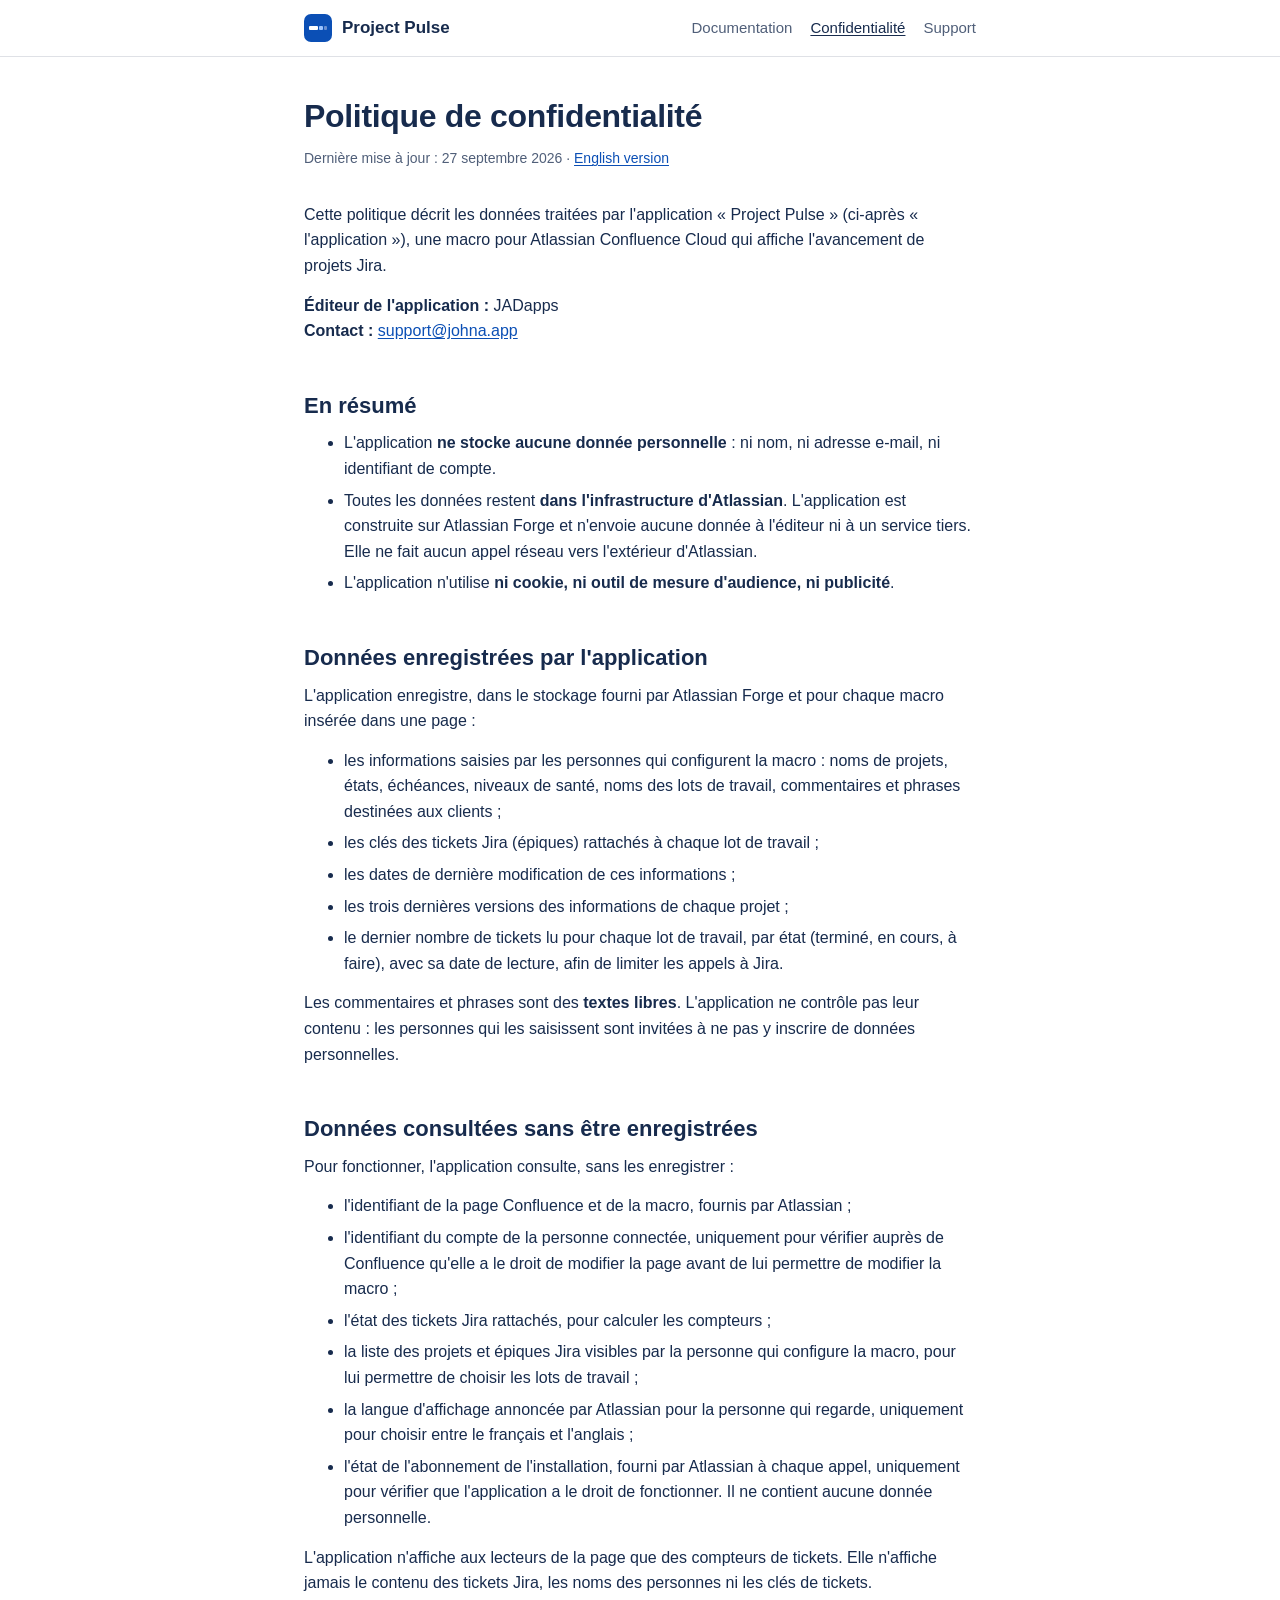
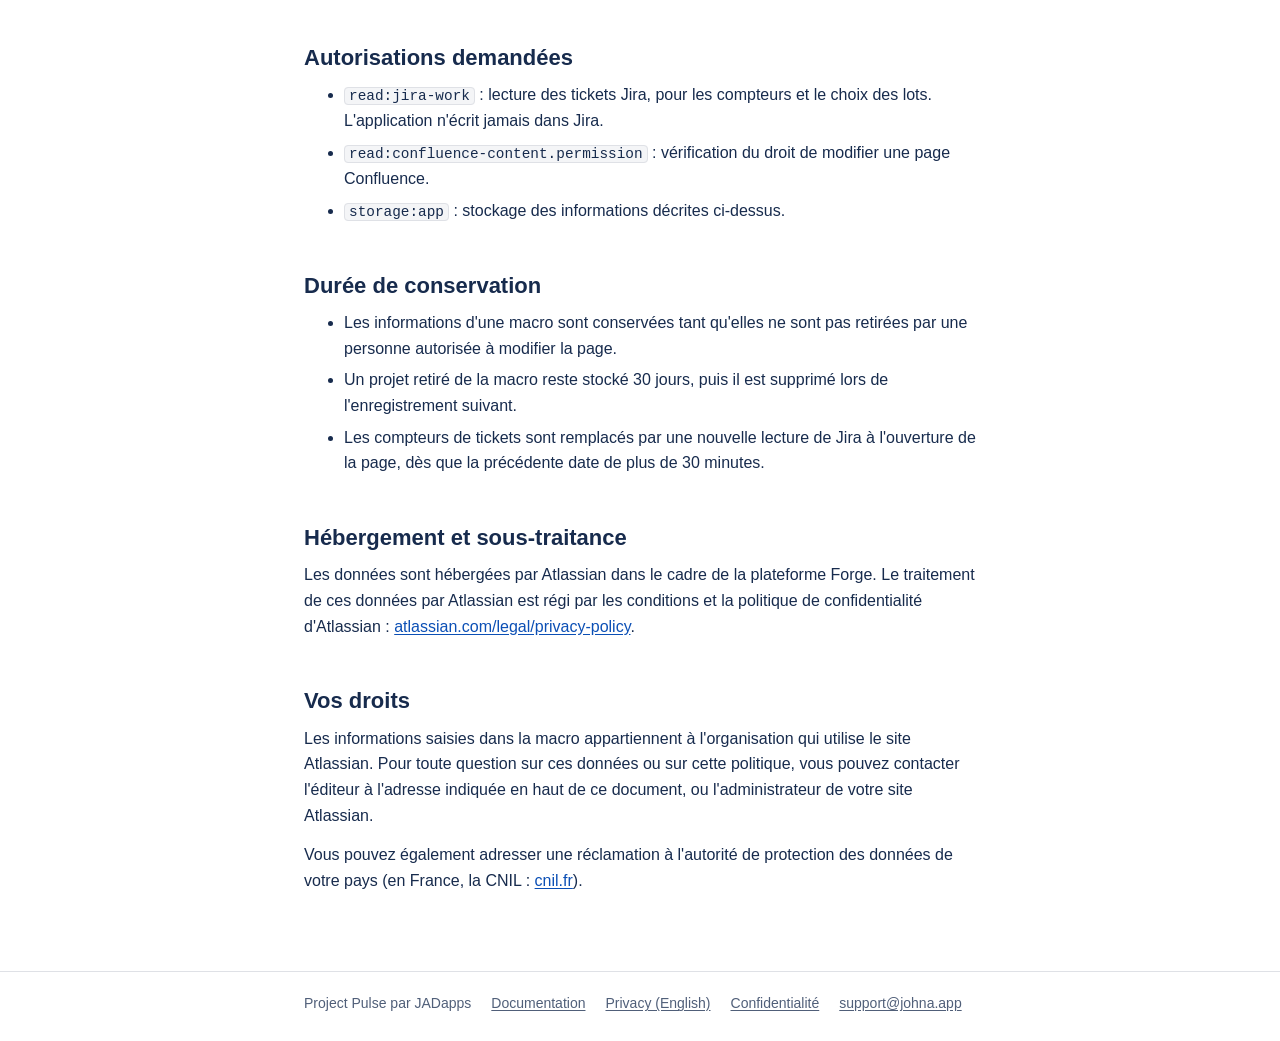
==== confidentialite.html @ 513316db "Pages publiques de Project Pulse Accueil, documentation utilisateur en anglais, politique de confide" ====
<!doctype html>
<html lang="fr">
<head>
<meta charset="utf-8">
<meta name="viewport" content="width=device-width, initial-scale=1">
<title>Confidentialité Project Pulse</title>
<meta name="description" content="Les données traitées par Project Pulse : aucune donnée personnelle stockée, rien ne sort de chez Atlassian.">
<link rel="stylesheet" href="style.css">
<link rel="alternate" hreflang="en" href="privacy.html">
</head>
<body>

<header class="site">
  <div class="inner">
    <a class="brand" href="./">
      <svg width="28" height="28" viewBox="0 0 28 28" aria-hidden="true"><rect width="28" height="28" rx="7" fill="#0b4fb5"/><rect x="5" y="12" width="9" height="4" rx="1" fill="#fff"/><rect x="15" y="12" width="4" height="4" rx="1" fill="#9cc4ff"/><rect x="20" y="12" width="3" height="4" rx="1" fill="#6b8fcf"/></svg>
      Project Pulse
    </a>
    <nav class="site" aria-label="Menu principal">
      <a href="docs.html" hreflang="en">Documentation</a>
      <a href="confidentialite.html" aria-current="page">Confidentialité</a>
      <a href="mailto:support@johna.app">Support</a>
    </nav>
  </div>
</header>

<main>
  <h1>Politique de confidentialité</h1>
  <p class="meta">Dernière mise à jour : 27 septembre 2026 · <a href="privacy.html" hreflang="en" lang="en">English version</a></p>

  <p>Cette politique décrit les données traitées par l'application « Project Pulse » (ci-après « l'application »), une macro pour Atlassian Confluence Cloud qui affiche l'avancement de projets Jira.</p>
  <p><strong>Éditeur de l'application :</strong> JADapps<br><strong>Contact :</strong> <a href="mailto:support@johna.app">support@johna.app</a></p>

  <h2>En résumé</h2>
  <ul>
    <li>L'application <strong>ne stocke aucune donnée personnelle</strong> : ni nom, ni adresse e-mail, ni identifiant de compte.</li>
    <li>Toutes les données restent <strong>dans l'infrastructure d'Atlassian</strong>. L'application est construite sur Atlassian Forge et n'envoie aucune donnée à l'éditeur ni à un service tiers. Elle ne fait aucun appel réseau vers l'extérieur d'Atlassian.</li>
    <li>L'application n'utilise <strong>ni cookie, ni outil de mesure d'audience, ni publicité</strong>.</li>
  </ul>

  <h2>Données enregistrées par l'application</h2>
  <p>L'application enregistre, dans le stockage fourni par Atlassian Forge et pour chaque macro insérée dans une page :</p>
  <ul>
    <li>les informations saisies par les personnes qui configurent la macro : noms de projets, états, échéances, niveaux de santé, noms des lots de travail, commentaires et phrases destinées aux clients ;</li>
    <li>les clés des tickets Jira (épiques) rattachés à chaque lot de travail ;</li>
    <li>les dates de dernière modification de ces informations ;</li>
    <li>les trois dernières versions des informations de chaque projet ;</li>
    <li>le dernier nombre de tickets lu pour chaque lot de travail, par état (terminé, en cours, à faire), avec sa date de lecture, afin de limiter les appels à Jira.</li>
  </ul>
  <p>Les commentaires et phrases sont des <strong>textes libres</strong>. L'application ne contrôle pas leur contenu : les personnes qui les saisissent sont invitées à ne pas y inscrire de données personnelles.</p>

  <h2>Données consultées sans être enregistrées</h2>
  <p>Pour fonctionner, l'application consulte, sans les enregistrer :</p>
  <ul>
    <li>l'identifiant de la page Confluence et de la macro, fournis par Atlassian ;</li>
    <li>l'identifiant du compte de la personne connectée, uniquement pour vérifier auprès de Confluence qu'elle a le droit de modifier la page avant de lui permettre de modifier la macro ;</li>
    <li>l'état des tickets Jira rattachés, pour calculer les compteurs ;</li>
    <li>la liste des projets et épiques Jira visibles par la personne qui configure la macro, pour lui permettre de choisir les lots de travail ;</li>
    <li>la langue d'affichage annoncée par Atlassian pour la personne qui regarde, uniquement pour choisir entre le français et l'anglais ;</li>
    <li>l'état de l'abonnement de l'installation, fourni par Atlassian à chaque appel, uniquement pour vérifier que l'application a le droit de fonctionner. Il ne contient aucune donnée personnelle.</li>
  </ul>
  <p>L'application n'affiche aux lecteurs de la page que des compteurs de tickets. Elle n'affiche jamais le contenu des tickets Jira, les noms des personnes ni les clés de tickets.</p>

  <h2>Autorisations demandées</h2>
  <ul>
    <li><code>read:jira-work</code> : lecture des tickets Jira, pour les compteurs et le choix des lots. L'application n'écrit jamais dans Jira.</li>
    <li><code>read:confluence-content.permission</code> : vérification du droit de modifier une page Confluence.</li>
    <li><code>storage:app</code> : stockage des informations décrites ci-dessus.</li>
  </ul>

  <h2>Durée de conservation</h2>
  <ul>
    <li>Les informations d'une macro sont conservées tant qu'elles ne sont pas retirées par une personne autorisée à modifier la page.</li>
    <li>Un projet retiré de la macro reste stocké 30 jours, puis il est supprimé lors de l'enregistrement suivant.</li>
    <li>Les compteurs de tickets sont remplacés par une nouvelle lecture de Jira à l'ouverture de la page, dès que la précédente date de plus de 30 minutes.</li>
  </ul>

  <h2>Hébergement et sous-traitance</h2>
  <p>Les données sont hébergées par Atlassian dans le cadre de la plateforme Forge. Le traitement de ces données par Atlassian est régi par les conditions et la politique de confidentialité d'Atlassian : <a href="https://www.atlassian.com/legal/privacy-policy">atlassian.com/legal/privacy-policy</a>.</p>

  <h2>Vos droits</h2>
  <p>Les informations saisies dans la macro appartiennent à l'organisation qui utilise le site Atlassian. Pour toute question sur ces données ou sur cette politique, vous pouvez contacter l'éditeur à l'adresse indiquée en haut de ce document, ou l'administrateur de votre site Atlassian.</p>
  <p>Vous pouvez également adresser une réclamation à l'autorité de protection des données de votre pays (en France, la CNIL : <a href="https://www.cnil.fr">cnil.fr</a>).</p>
</main>

<footer class="site">
  <div class="inner">
    <span>Project Pulse par JADapps</span>
    <a href="docs.html" hreflang="en">Documentation</a>
    <a href="privacy.html" hreflang="en" lang="en">Privacy (English)</a>
    <a href="confidentialite.html">Confidentialité</a>
    <a href="mailto:support@johna.app">support@johna.app</a>
  </div>
</footer>

</body>
</html>
---- style.css ----
/*
 * Project Pulse — public pages (documentation, privacy policy).
 * No web font, no external resource: same rule as the app itself.
 */

:root {
  color-scheme: light dark;
  --bg: #ffffff;
  --bg-soft: #f4f5f7;
  --text: #172b4d;
  --text-soft: #505f79;
  --rule: #dfe1e6;
  --accent: #0b4fb5;
  --accent-soft: #e9f2ff;
  --done: #0b4fb5;
  --progress: #4c8ef7;
  --todo: #a9b0bc;
  --measure: 44rem;
}

@media (prefers-color-scheme: dark) {
  :root {
    --bg: #1d2125;
    --bg-soft: #22272b;
    --text: #dee4ea;
    --text-soft: #9fadbc;
    --rule: #384048;
    --accent: #9cc4ff;
    --accent-soft: #1c2b41;
    --done: #9cc4ff;
    --progress: #4c8ef7;
    --todo: #56606d;
  }
}

* { box-sizing: border-box; }

body {
  margin: 0;
  background: var(--bg);
  color: var(--text);
  font: 16px/1.6 -apple-system, BlinkMacSystemFont, "Segoe UI", Roboto, "Helvetica Neue", Arial, sans-serif;
  -webkit-text-size-adjust: 100%;
}

a { color: var(--accent); text-underline-offset: 2px; }

header.site {
  border-bottom: 1px solid var(--rule);
}

header.site .inner,
main,
footer.site .inner {
  max-width: var(--measure);
  margin: 0 auto;
  padding: 0 16px;
}

header.site .inner {
  display: flex;
  flex-wrap: wrap;
  align-items: center;
  justify-content: space-between;
  gap: 8px 24px;
  padding-top: 14px;
  padding-bottom: 14px;
}

.brand {
  display: flex;
  align-items: center;
  gap: 10px;
  font-weight: 650;
  font-size: 17px;
  color: var(--text);
  text-decoration: none;
}

.brand svg { flex: none; }

nav.site { display: flex; flex-wrap: wrap; gap: 4px 18px; font-size: 15px; }
nav.site a { color: var(--text-soft); text-decoration: none; }
nav.site a:hover, nav.site a[aria-current="page"] { color: var(--text); text-decoration: underline; }

main { padding-top: 40px; padding-bottom: 64px; }

h1 { font-size: 32px; line-height: 1.2; margin: 0 0 12px; letter-spacing: -0.01em; }
h2 { font-size: 22px; line-height: 1.3; margin: 48px 0 10px; }
h3 { font-size: 17px; margin: 28px 0 6px; }

.lede { font-size: 19px; color: var(--text-soft); margin: 0 0 28px; }
.meta { color: var(--text-soft); font-size: 14px; margin: 0 0 32px; }

p, ul, ol { margin: 0 0 14px; }
li { margin: 0 0 6px; }

.ui {
  font-weight: 600;
  white-space: nowrap;
}

kbd, code {
  font-family: ui-monospace, "Cascadia Mono", Consolas, monospace;
  font-size: 0.9em;
  background: var(--bg-soft);
  border: 1px solid var(--rule);
  border-radius: 4px;
  padding: 0 4px;
}

.note {
  background: var(--accent-soft);
  border-left: 3px solid var(--accent);
  border-radius: 0 6px 6px 0;
  padding: 12px 16px;
  margin: 18px 0;
}
.note p:last-child { margin-bottom: 0; }

.cards {
  display: grid;
  grid-template-columns: repeat(auto-fit, minmax(12rem, 1fr));
  gap: 12px;
  margin: 28px 0;
}
.card {
  display: block;
  border: 1px solid var(--rule);
  border-radius: 10px;
  padding: 16px;
  color: var(--text);
  text-decoration: none;
}
.card:hover { border-color: var(--accent); }
.card strong { display: block; margin-bottom: 4px; color: var(--accent); }
.card span { color: var(--text-soft); font-size: 15px; }

/* The same three segments as the app's bar, for the legend explanation. */
.bar { display: flex; height: 10px; border-radius: 5px; overflow: hidden; margin: 8px 0 18px; max-width: 22rem; }
.bar i { display: block; }
.bar .d { background: var(--done); flex: 5; }
.bar .p { background: var(--progress); flex: 2; }
.bar .t { background: var(--todo); flex: 3; }

table { border-collapse: collapse; width: 100%; margin: 12px 0 20px; font-size: 15px; }
th, td { text-align: left; vertical-align: top; padding: 8px 10px 8px 0; border-bottom: 1px solid var(--rule); }
th { font-weight: 600; }
.table-wrap { overflow-x: auto; }

.toc { background: var(--bg-soft); border-radius: 10px; padding: 14px 20px; margin: 0 0 8px; }
.toc ol { margin: 0; padding-left: 20px; }

footer.site { border-top: 1px solid var(--rule); color: var(--text-soft); font-size: 14px; }
footer.site .inner { padding-top: 20px; padding-bottom: 28px; display: flex; flex-wrap: wrap; gap: 6px 20px; }
footer.site a { color: var(--text-soft); }
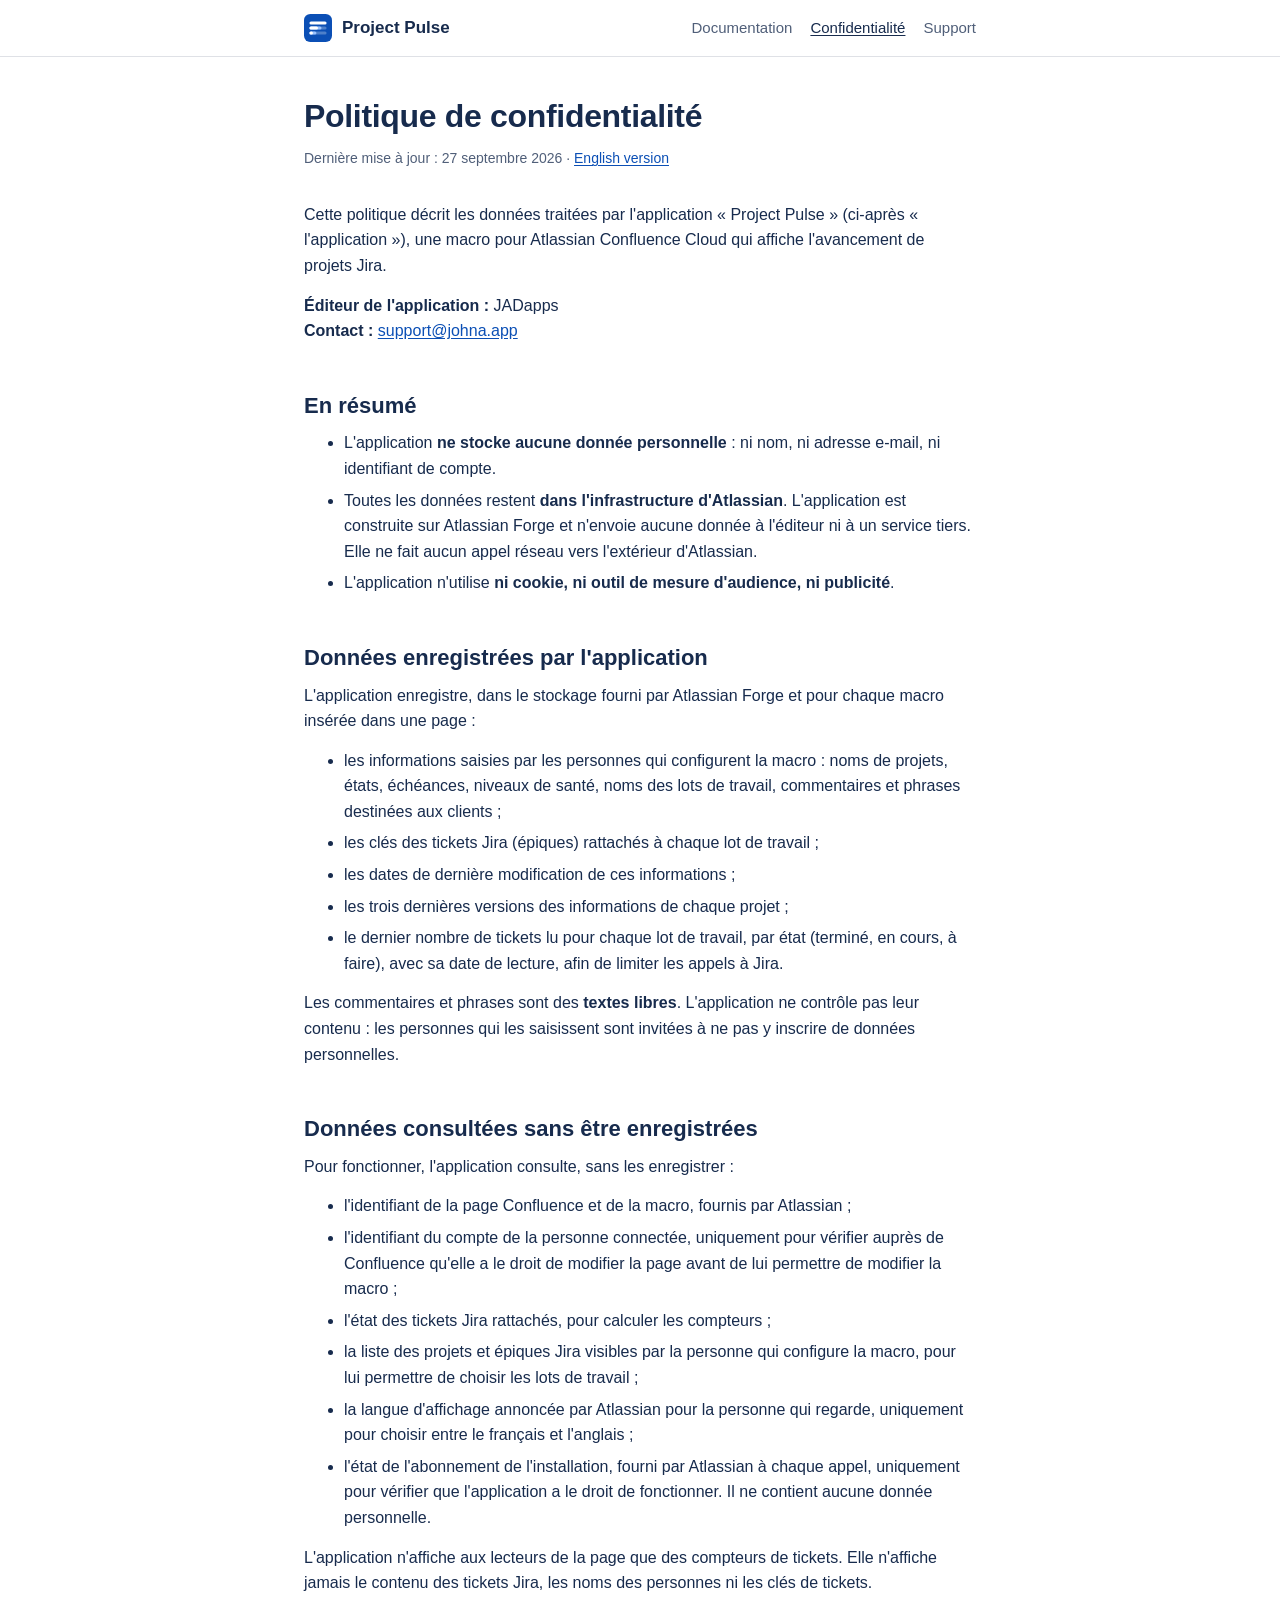
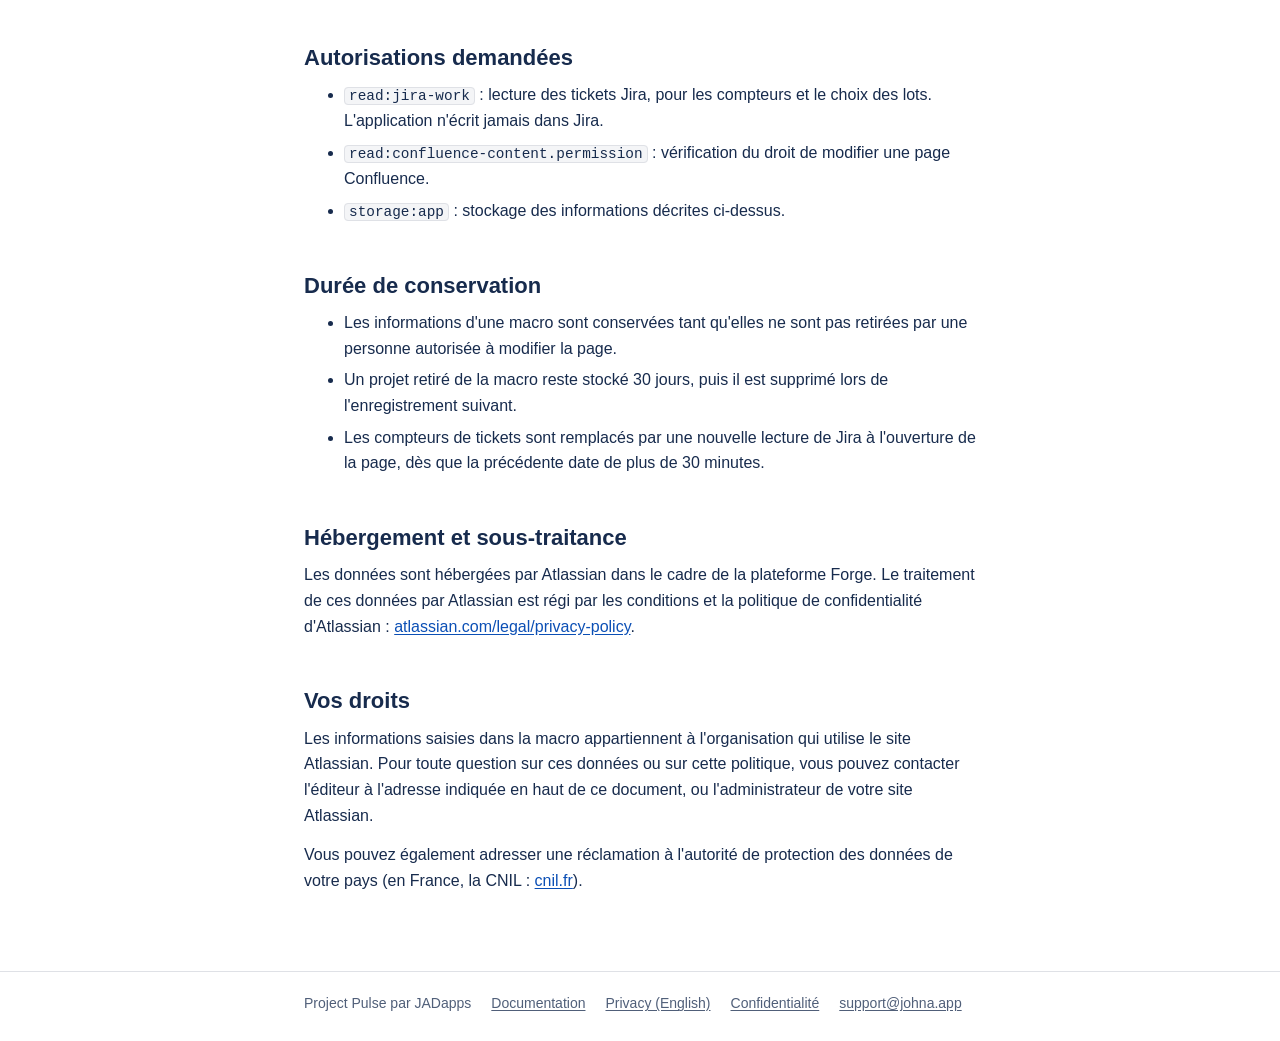
==== commit 60e57eea: "Logo de Project Pulse dans l'en-tête et en icône d'onglet Co-Authored-By: Claude Opus 5.5 <noreply@a" ====
--- a/confidentialite.html
+++ b/confidentialite.html
@@ -6,6 +6,7 @@
 <title>Confidentialité Project Pulse</title>
 <meta name="description" content="Les données traitées par Project Pulse : aucune donnée personnelle stockée, rien ne sort de chez Atlassian.">
 <link rel="stylesheet" href="style.css">
+<link rel="icon" href="favicon.png">
 <link rel="alternate" hreflang="en" href="privacy.html">
 </head>
 <body>
@@ -13,7 +14,7 @@
 <header class="site">
   <div class="inner">
     <a class="brand" href="./">
-      <svg width="28" height="28" viewBox="0 0 28 28" aria-hidden="true"><rect width="28" height="28" rx="7" fill="#0b4fb5"/><rect x="5" y="12" width="9" height="4" rx="1" fill="#fff"/><rect x="15" y="12" width="4" height="4" rx="1" fill="#9cc4ff"/><rect x="20" y="12" width="3" height="4" rx="1" fill="#6b8fcf"/></svg>
+      <svg width="28" height="28" viewBox="0 0 144 144" aria-hidden="true"><rect width="144" height="144" rx="32" fill="#0b4fb5"/><rect x="28" y="38" width="88" height="16" rx="8" fill="#fff"/><rect x="28" y="64" width="88" height="16" rx="8" fill="#fff" fill-opacity=".28"/><rect x="28" y="64" width="62" height="16" rx="8" fill="#9cc4ff"/><rect x="28" y="64" width="44" height="16" rx="8" fill="#fff"/><rect x="28" y="90" width="88" height="16" rx="8" fill="#fff" fill-opacity=".28"/><rect x="28" y="90" width="36" height="16" rx="8" fill="#9cc4ff"/><rect x="28" y="90" width="18" height="16" rx="8" fill="#fff"/></svg>
       Project Pulse
     </a>
     <nav class="site" aria-label="Menu principal">
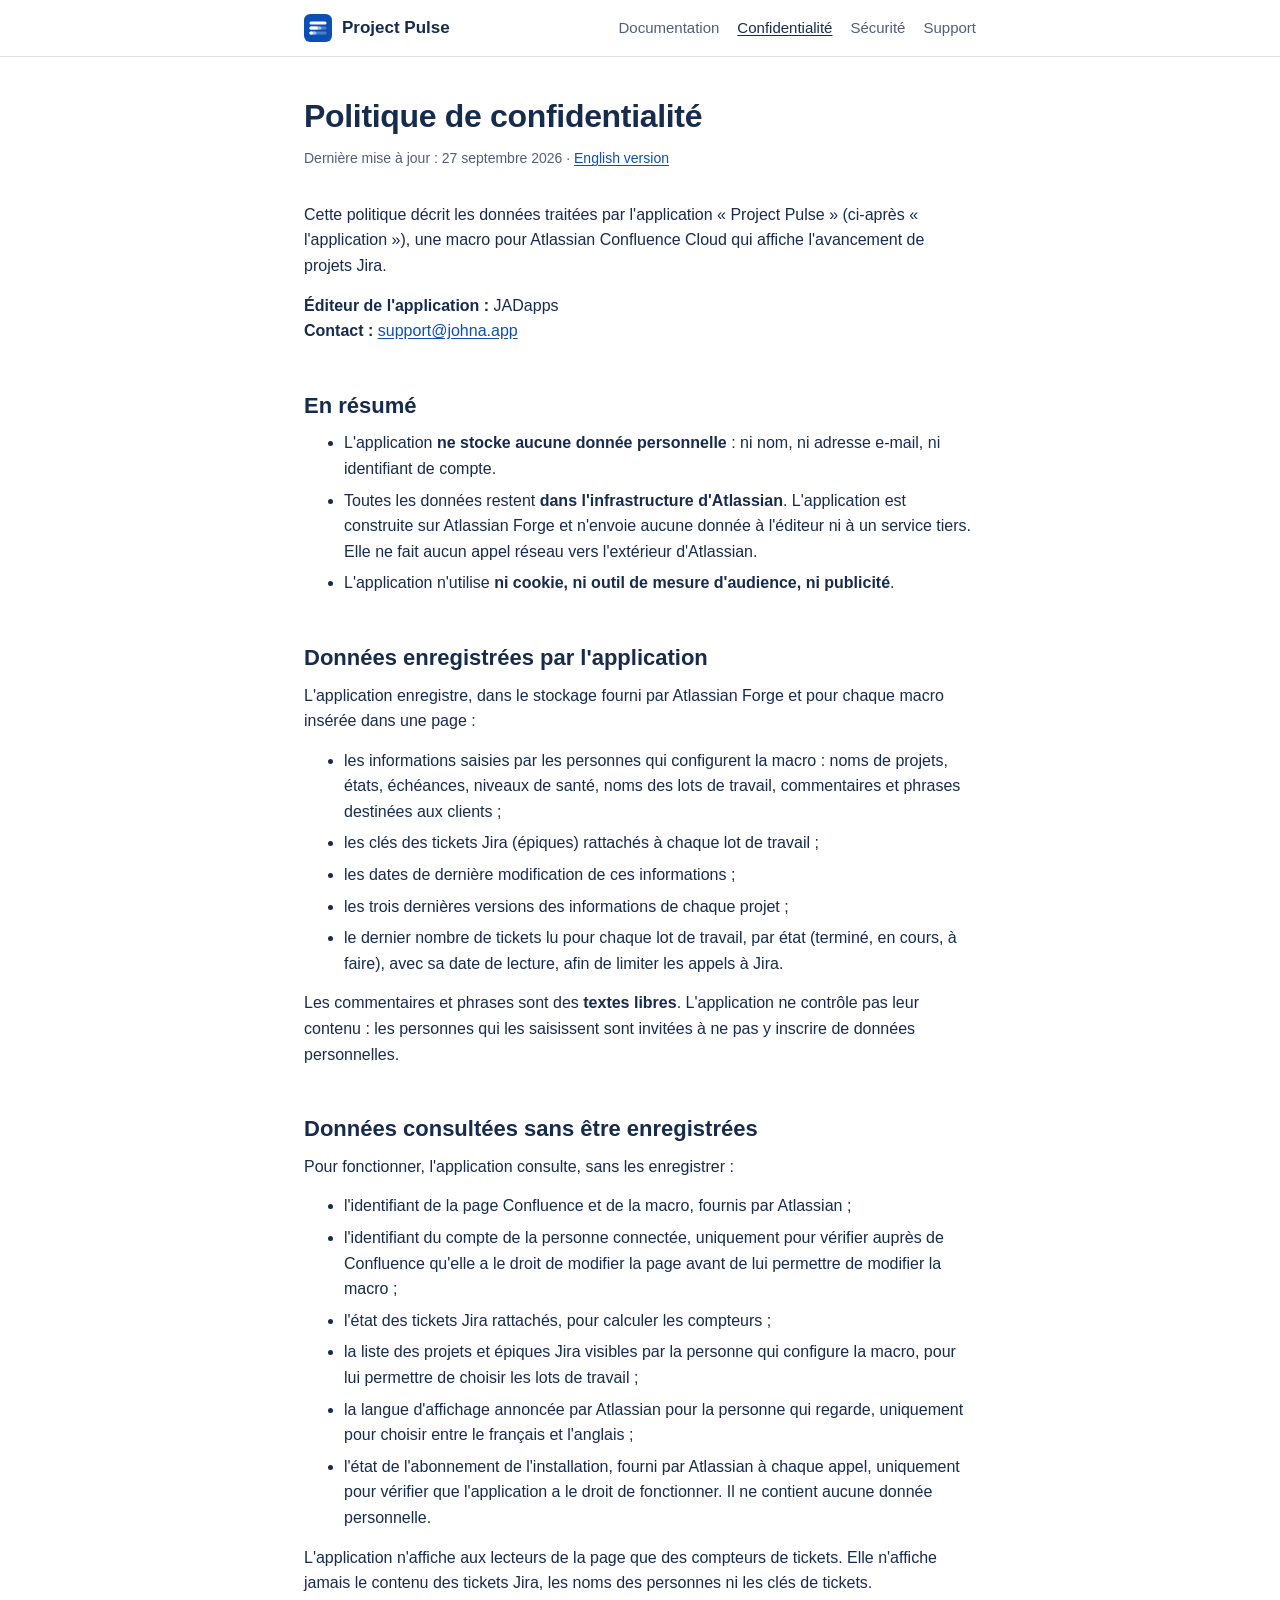
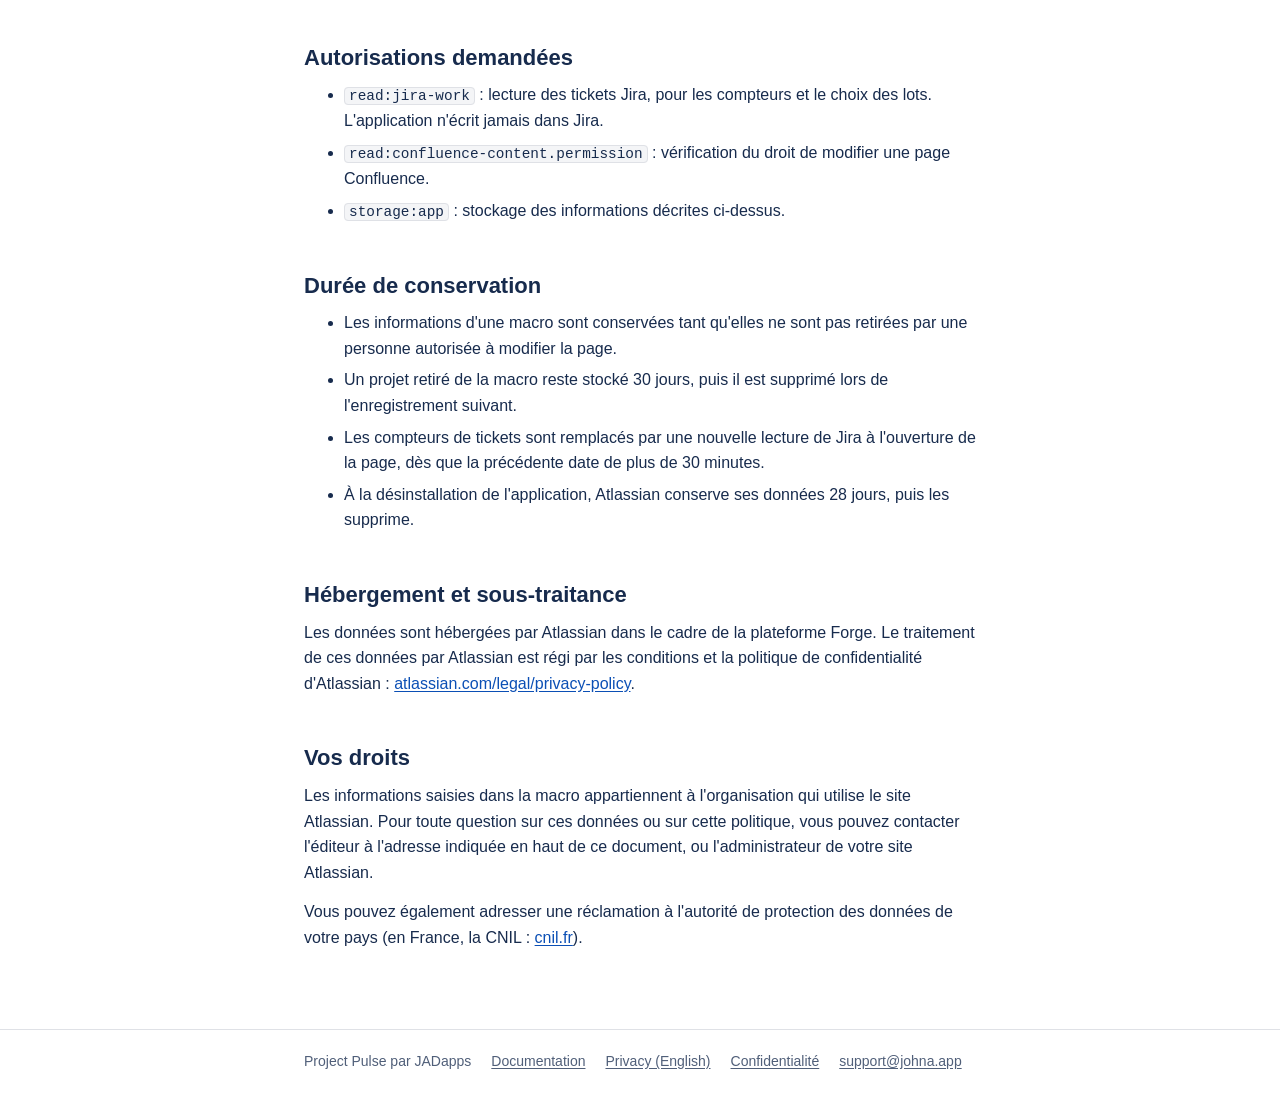
==== commit 4dd403f7: "Page sécurité, conservation après désinstallation Page security.html pour l'onglet Privacy and Secur" ====
--- a/confidentialite.html
+++ b/confidentialite.html
@@ -20,6 +20,7 @@
     <nav class="site" aria-label="Menu principal">
       <a href="docs.html" hreflang="en">Documentation</a>
       <a href="confidentialite.html" aria-current="page">Confidentialité</a>
+      <a href="security.html" hreflang="en">Sécurité</a>
       <a href="mailto:support@johna.app">Support</a>
     </nav>
   </div>
@@ -62,7 +63,7 @@
   </ul>
   <p>L'application n'affiche aux lecteurs de la page que des compteurs de tickets. Elle n'affiche jamais le contenu des tickets Jira, les noms des personnes ni les clés de tickets.</p>
 
-  <h2>Autorisations demandées</h2>
+  <h2 id="autorisations">Autorisations demandées</h2>
   <ul>
     <li><code>read:jira-work</code> : lecture des tickets Jira, pour les compteurs et le choix des lots. L'application n'écrit jamais dans Jira.</li>
     <li><code>read:confluence-content.permission</code> : vérification du droit de modifier une page Confluence.</li>
@@ -74,6 +75,7 @@
     <li>Les informations d'une macro sont conservées tant qu'elles ne sont pas retirées par une personne autorisée à modifier la page.</li>
     <li>Un projet retiré de la macro reste stocké 30 jours, puis il est supprimé lors de l'enregistrement suivant.</li>
     <li>Les compteurs de tickets sont remplacés par une nouvelle lecture de Jira à l'ouverture de la page, dès que la précédente date de plus de 30 minutes.</li>
+    <li>À la désinstallation de l'application, Atlassian conserve ses données 28 jours, puis les supprime.</li>
   </ul>
 
   <h2>Hébergement et sous-traitance</h2>
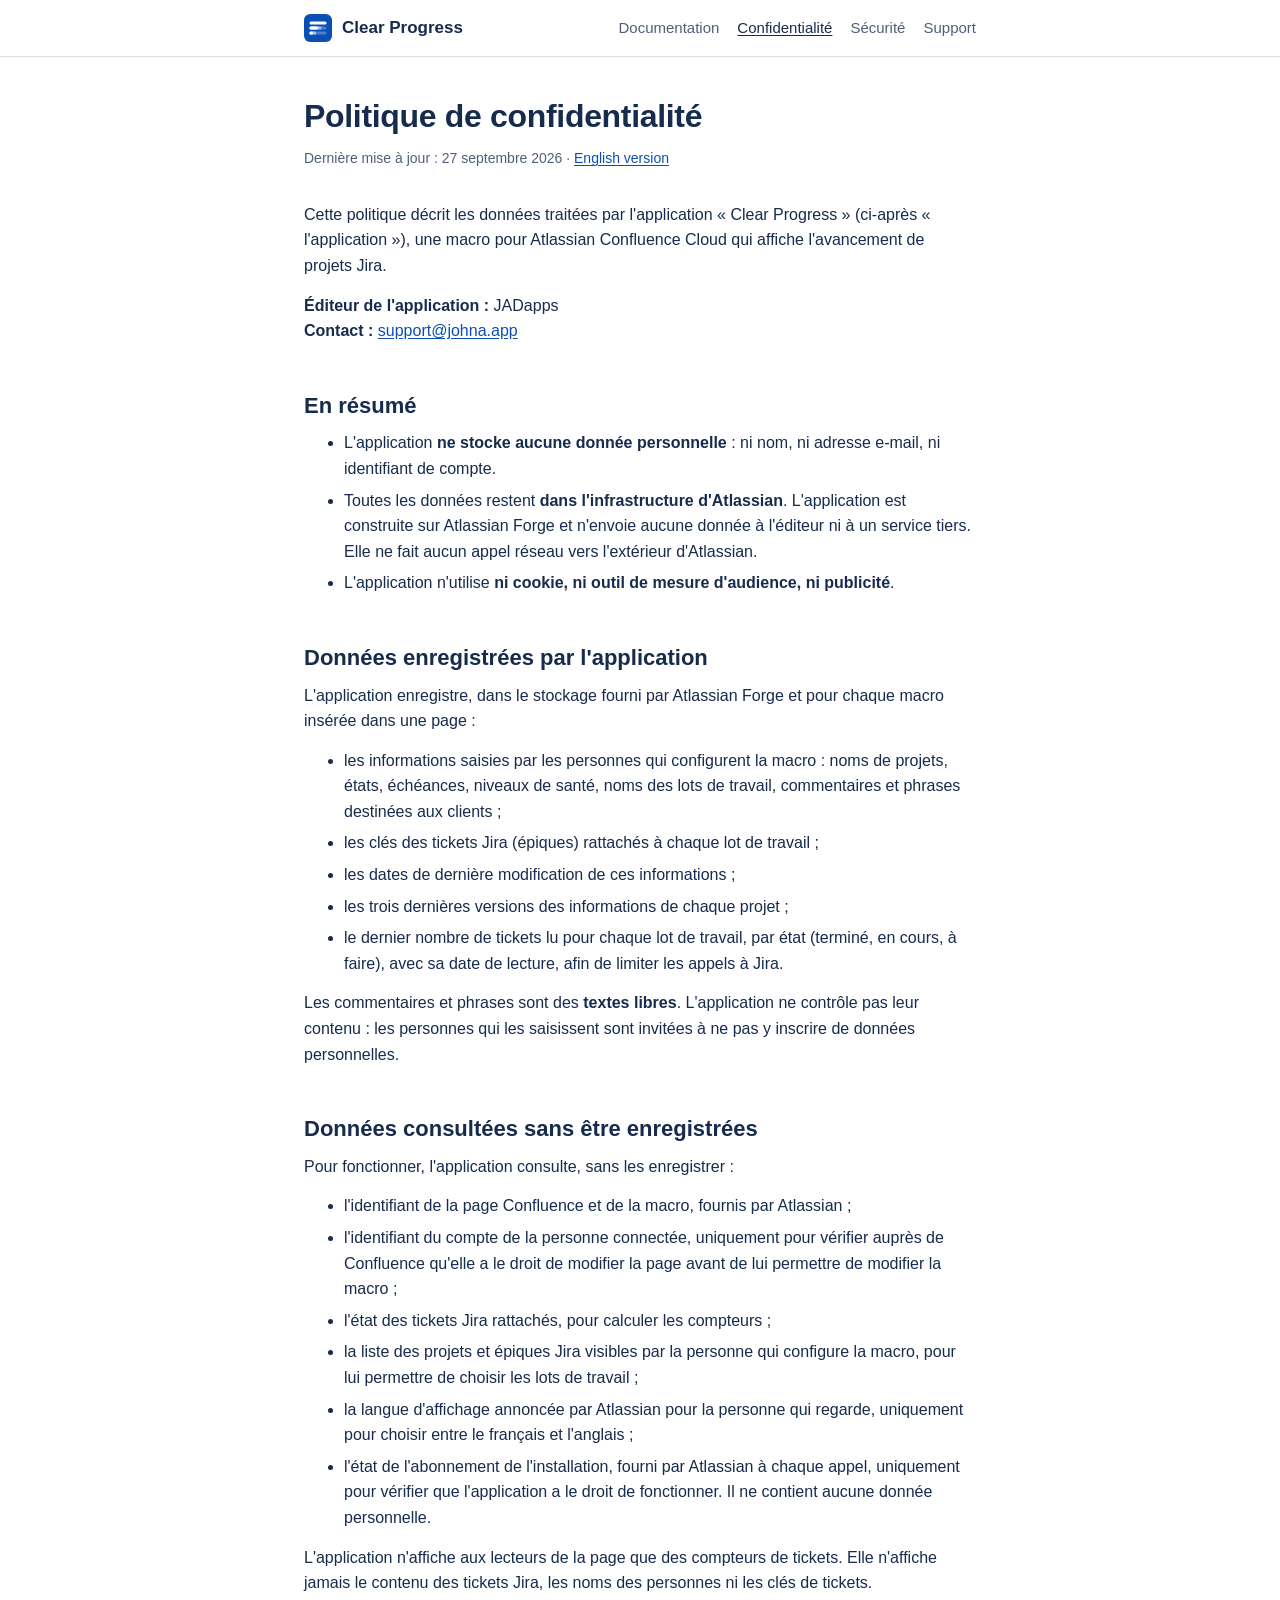
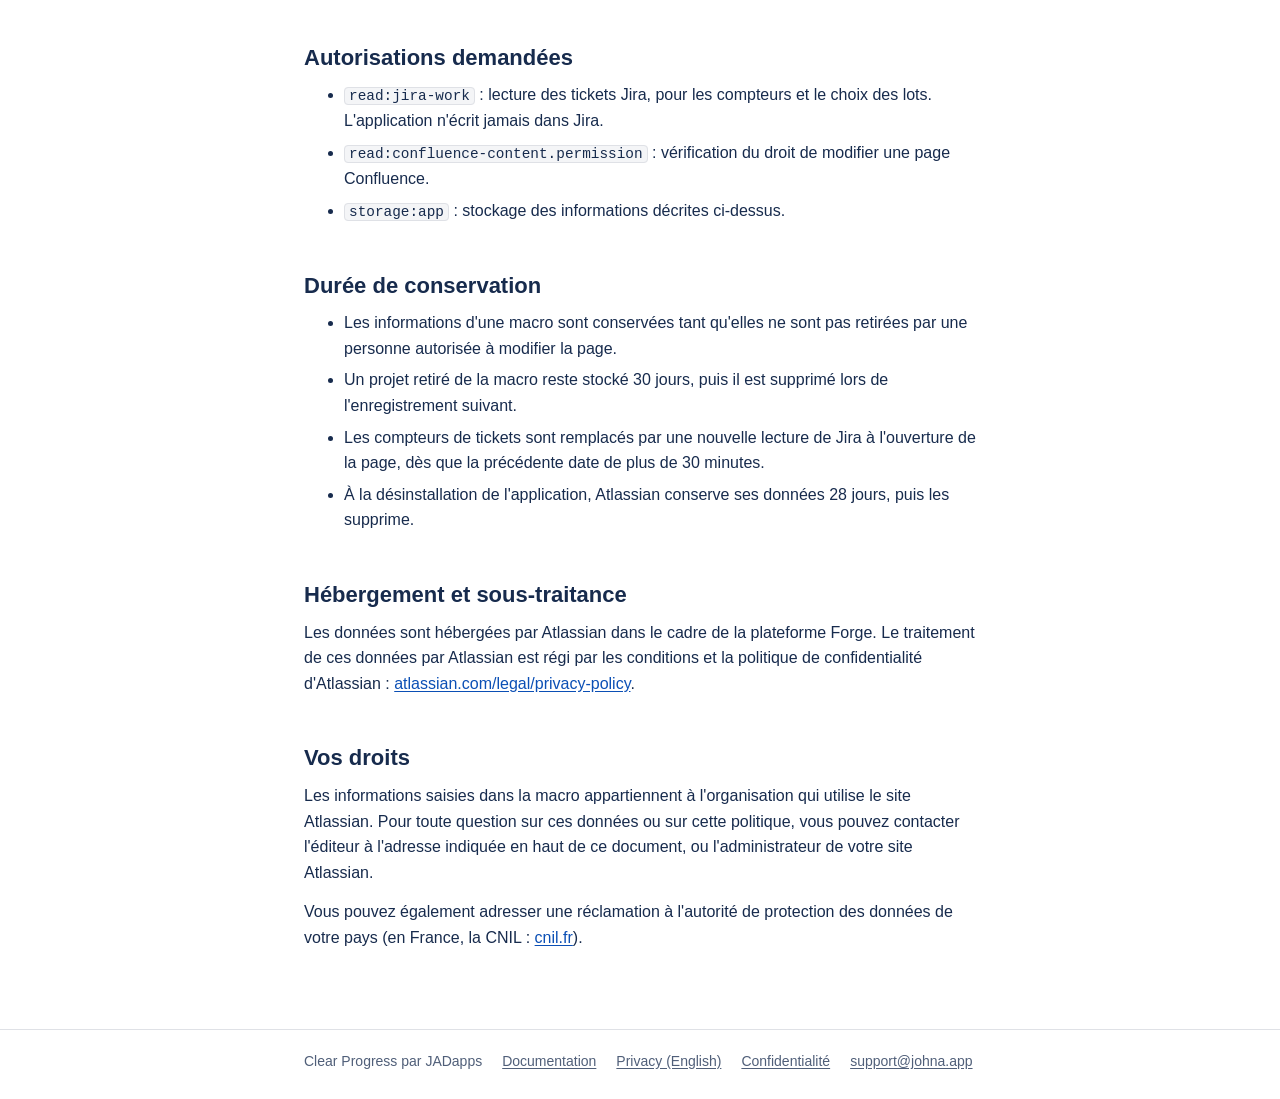
==== commit b62d062f: "Nouveau nom de l'app : Clear Progress « Project Pulse » se confondait avec les nombreuses apps « Pul" ====
--- a/confidentialite.html
+++ b/confidentialite.html
@@ -3,8 +3,8 @@
 <head>
 <meta charset="utf-8">
 <meta name="viewport" content="width=device-width, initial-scale=1">
-<title>Confidentialité Project Pulse</title>
-<meta name="description" content="Les données traitées par Project Pulse : aucune donnée personnelle stockée, rien ne sort de chez Atlassian.">
+<title>Confidentialité Clear Progress</title>
+<meta name="description" content="Les données traitées par Clear Progress : aucune donnée personnelle stockée, rien ne sort de chez Atlassian.">
 <link rel="stylesheet" href="style.css">
 <link rel="icon" href="favicon.png">
 <link rel="alternate" hreflang="en" href="privacy.html">
@@ -15,7 +15,7 @@
   <div class="inner">
     <a class="brand" href="./">
       <svg width="28" height="28" viewBox="0 0 144 144" aria-hidden="true"><rect width="144" height="144" rx="32" fill="#0b4fb5"/><rect x="28" y="38" width="88" height="16" rx="8" fill="#fff"/><rect x="28" y="64" width="88" height="16" rx="8" fill="#fff" fill-opacity=".28"/><rect x="28" y="64" width="62" height="16" rx="8" fill="#9cc4ff"/><rect x="28" y="64" width="44" height="16" rx="8" fill="#fff"/><rect x="28" y="90" width="88" height="16" rx="8" fill="#fff" fill-opacity=".28"/><rect x="28" y="90" width="36" height="16" rx="8" fill="#9cc4ff"/><rect x="28" y="90" width="18" height="16" rx="8" fill="#fff"/></svg>
-      Project Pulse
+      Clear Progress
     </a>
     <nav class="site" aria-label="Menu principal">
       <a href="docs.html" hreflang="en">Documentation</a>
@@ -30,7 +30,7 @@
   <h1>Politique de confidentialité</h1>
   <p class="meta">Dernière mise à jour : 27 septembre 2026 · <a href="privacy.html" hreflang="en" lang="en">English version</a></p>
 
-  <p>Cette politique décrit les données traitées par l'application « Project Pulse » (ci-après « l'application »), une macro pour Atlassian Confluence Cloud qui affiche l'avancement de projets Jira.</p>
+  <p>Cette politique décrit les données traitées par l'application « Clear Progress » (ci-après « l'application »), une macro pour Atlassian Confluence Cloud qui affiche l'avancement de projets Jira.</p>
   <p><strong>Éditeur de l'application :</strong> JADapps<br><strong>Contact :</strong> <a href="mailto:support@johna.app">support@johna.app</a></p>
 
   <h2>En résumé</h2>
@@ -88,7 +88,7 @@
 
 <footer class="site">
   <div class="inner">
-    <span>Project Pulse par JADapps</span>
+    <span>Clear Progress par JADapps</span>
     <a href="docs.html" hreflang="en">Documentation</a>
     <a href="privacy.html" hreflang="en" lang="en">Privacy (English)</a>
     <a href="confidentialite.html">Confidentialité</a>
--- a/style.css
+++ b/style.css
@@ -1,5 +1,5 @@
 /*
- * Project Pulse — public pages (documentation, privacy policy).
+ * Clear Progress — public pages (documentation, privacy policy).
  * No web font, no external resource: same rule as the app itself.
  */
 
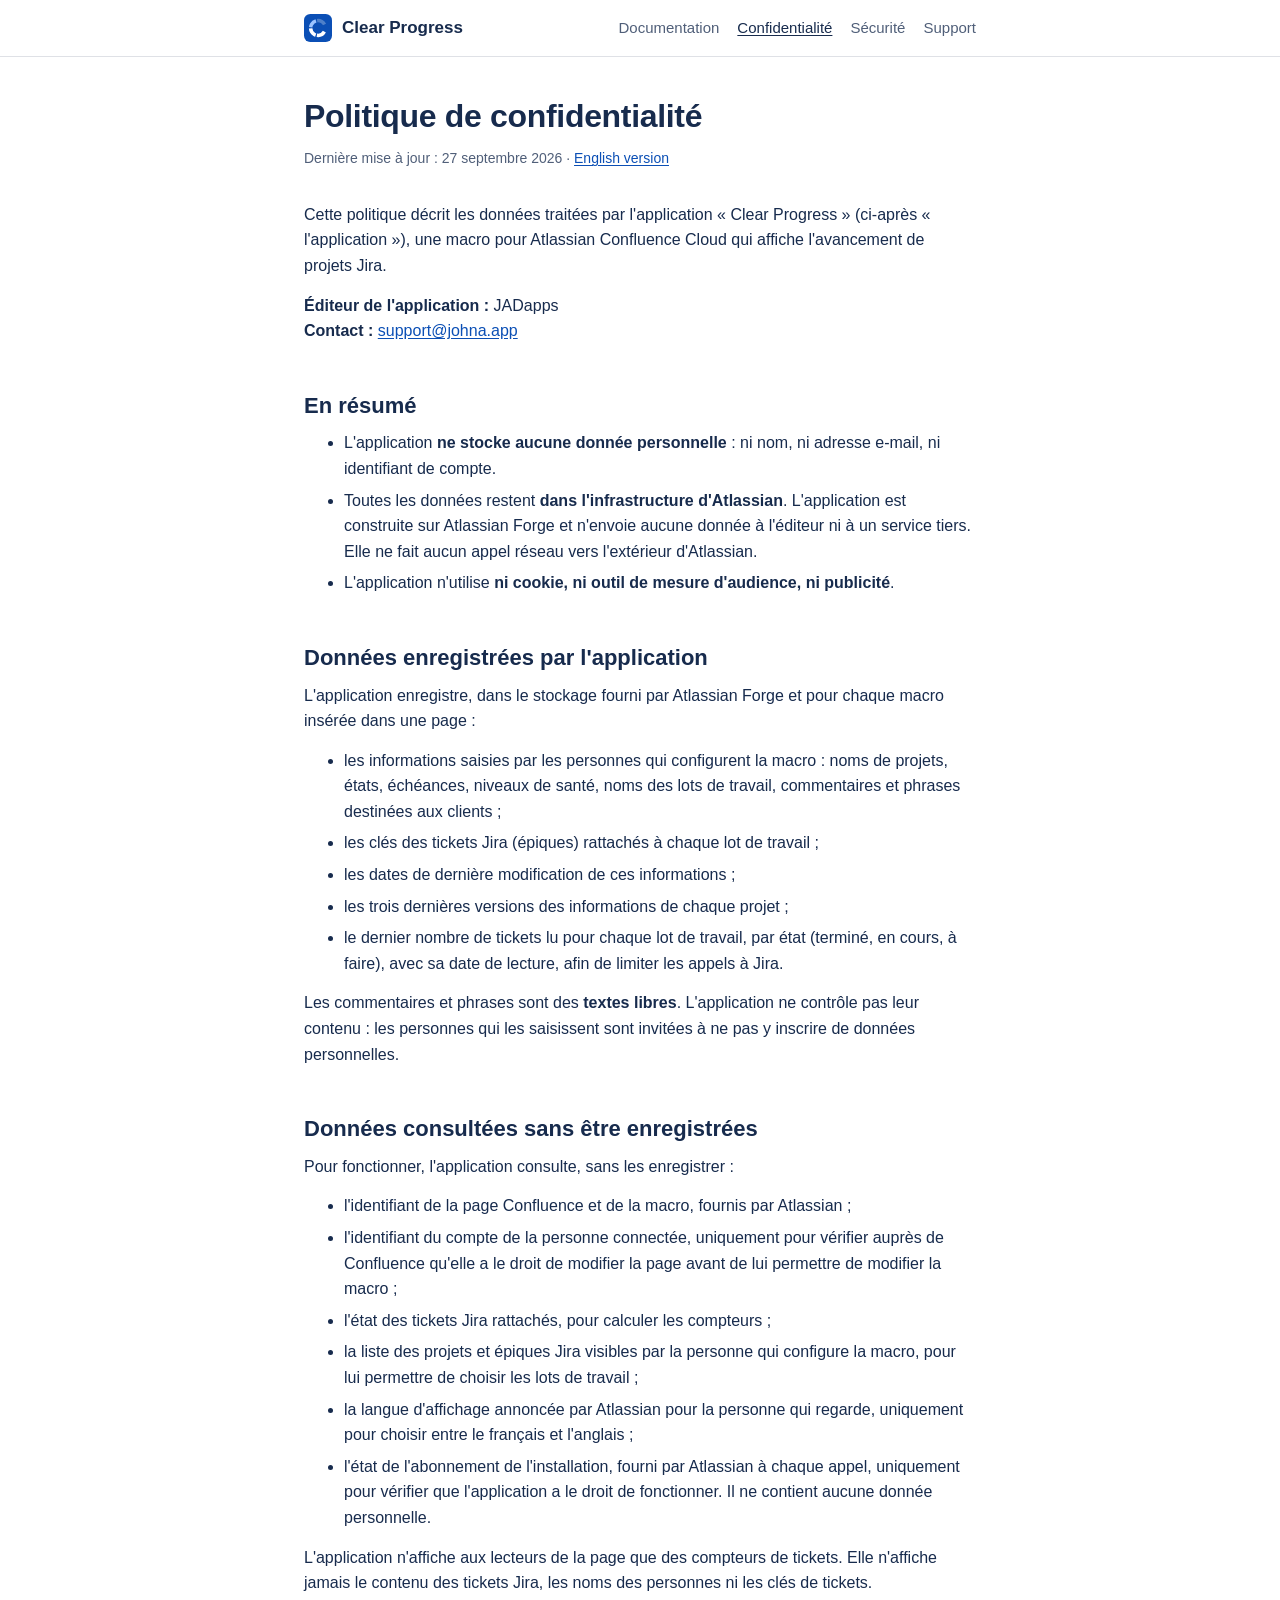
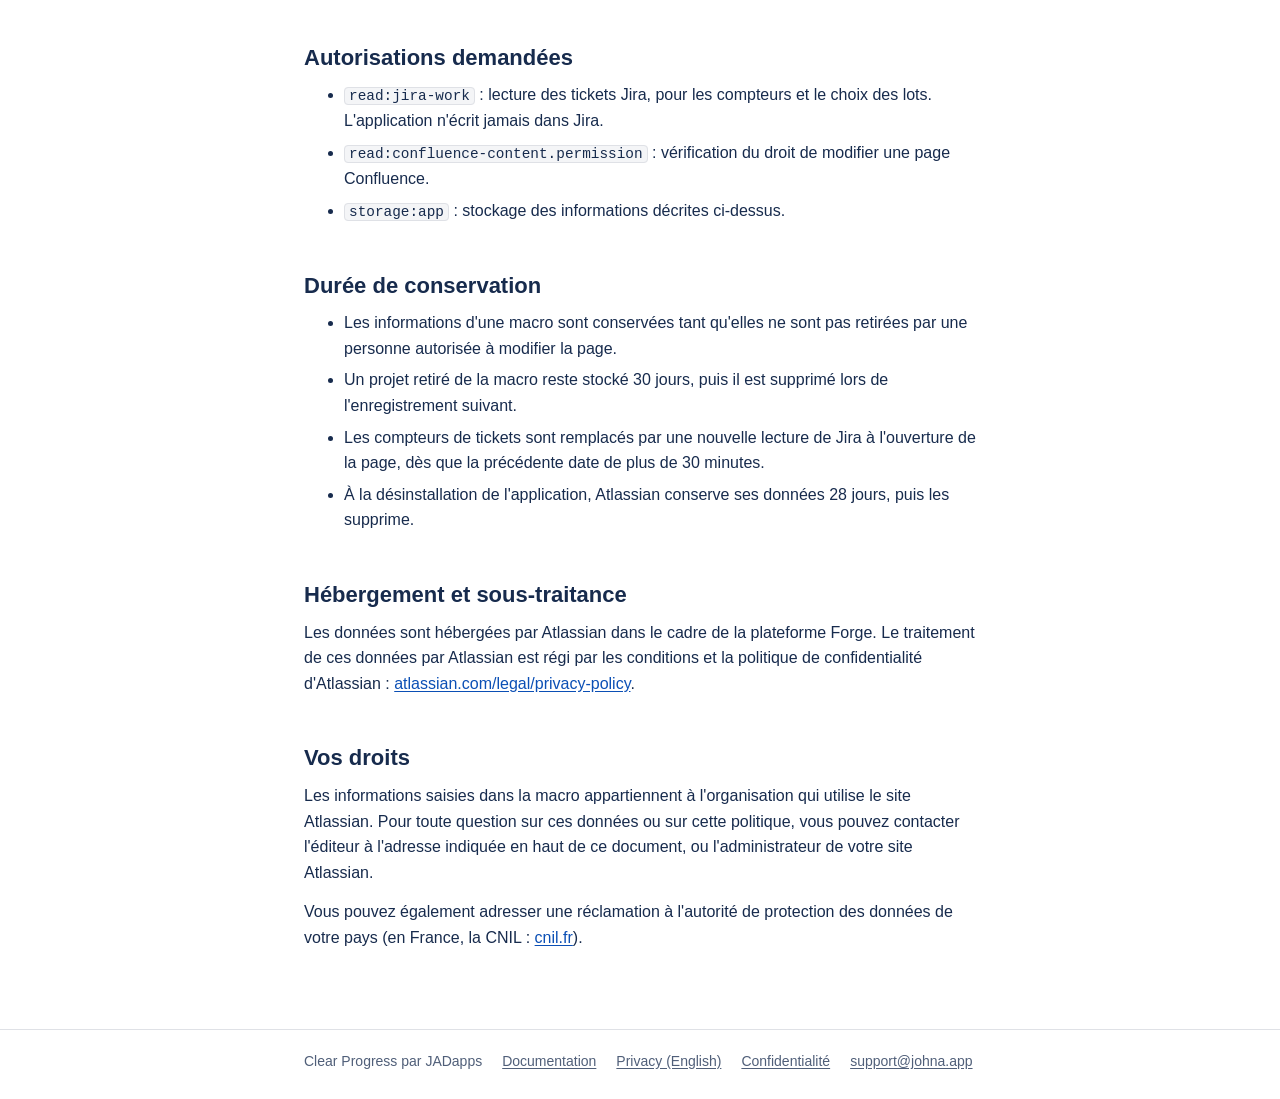
==== commit 9a169d8c: "Nouveau logo : le C de Clear en jauge segmentée Co-Authored-By: Claude Opus 5.5 <noreply@anthropic.c" ====
--- a/confidentialite.html
+++ b/confidentialite.html
@@ -14,7 +14,7 @@
 <header class="site">
   <div class="inner">
     <a class="brand" href="./">
-      <svg width="28" height="28" viewBox="0 0 144 144" aria-hidden="true"><rect width="144" height="144" rx="32" fill="#0b4fb5"/><rect x="28" y="38" width="88" height="16" rx="8" fill="#fff"/><rect x="28" y="64" width="88" height="16" rx="8" fill="#fff" fill-opacity=".28"/><rect x="28" y="64" width="62" height="16" rx="8" fill="#9cc4ff"/><rect x="28" y="64" width="44" height="16" rx="8" fill="#fff"/><rect x="28" y="90" width="88" height="16" rx="8" fill="#fff" fill-opacity=".28"/><rect x="28" y="90" width="36" height="16" rx="8" fill="#9cc4ff"/><rect x="28" y="90" width="18" height="16" rx="8" fill="#fff"/></svg>
+      <svg width="28" height="28" viewBox="0 0 144 144" aria-hidden="true"><rect width="144" height="144" rx="32" fill="#0b4fb5"/><g fill="none" stroke-width="18" transform="rotate(30 72 72)"><circle cx="72" cy="72" r="38" stroke="#ffffff" stroke-opacity="1" stroke-dasharray="45.24 238.76" stroke-dashoffset="0.00"/><circle cx="72" cy="72" r="38" stroke="#ffffff" stroke-opacity="1" stroke-dasharray="45.24 238.76" stroke-dashoffset="-51.24"/><circle cx="72" cy="72" r="38" stroke="#9cc4ff" stroke-opacity="1" stroke-dasharray="45.24 238.76" stroke-dashoffset="-102.48"/><circle cx="72" cy="72" r="38" stroke="#ffffff" stroke-opacity="0.28" stroke-dasharray="45.24 238.76" stroke-dashoffset="-153.73"/></g></svg>
       Clear Progress
     </a>
     <nav class="site" aria-label="Menu principal">
